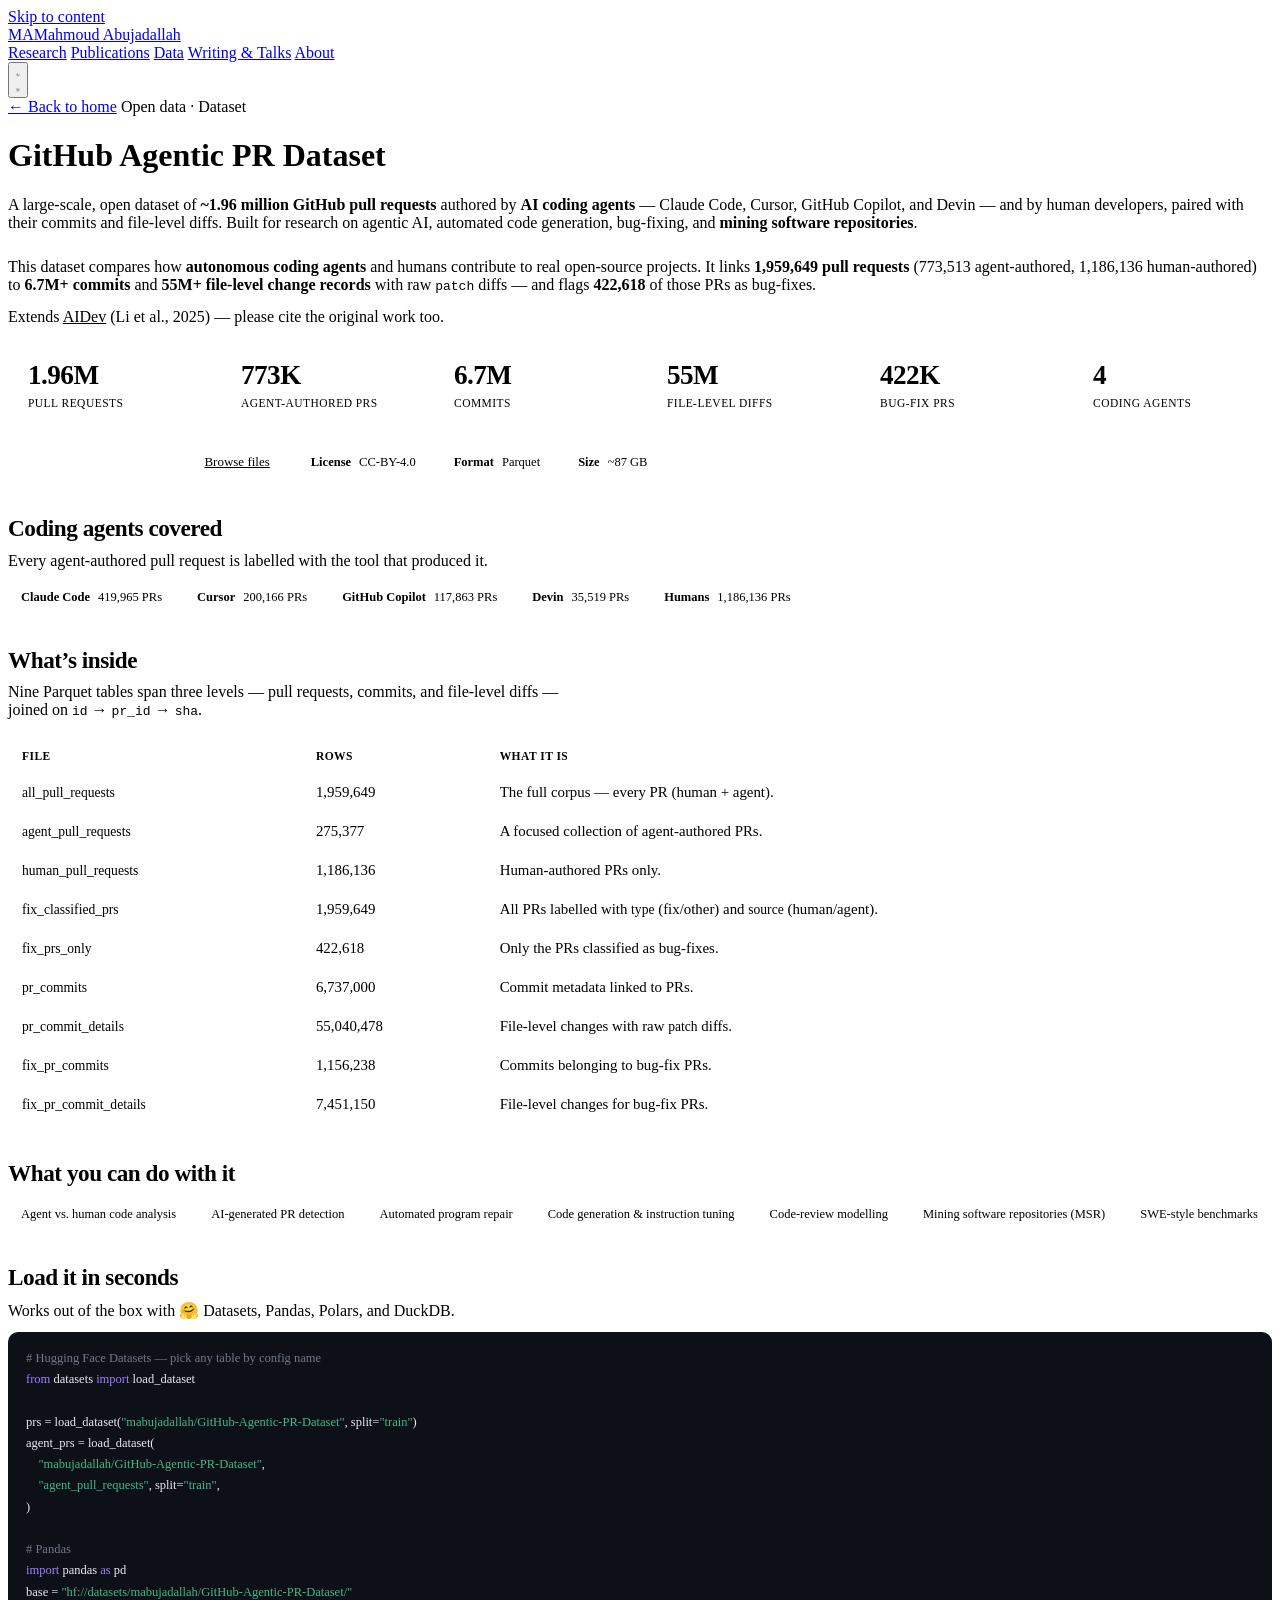
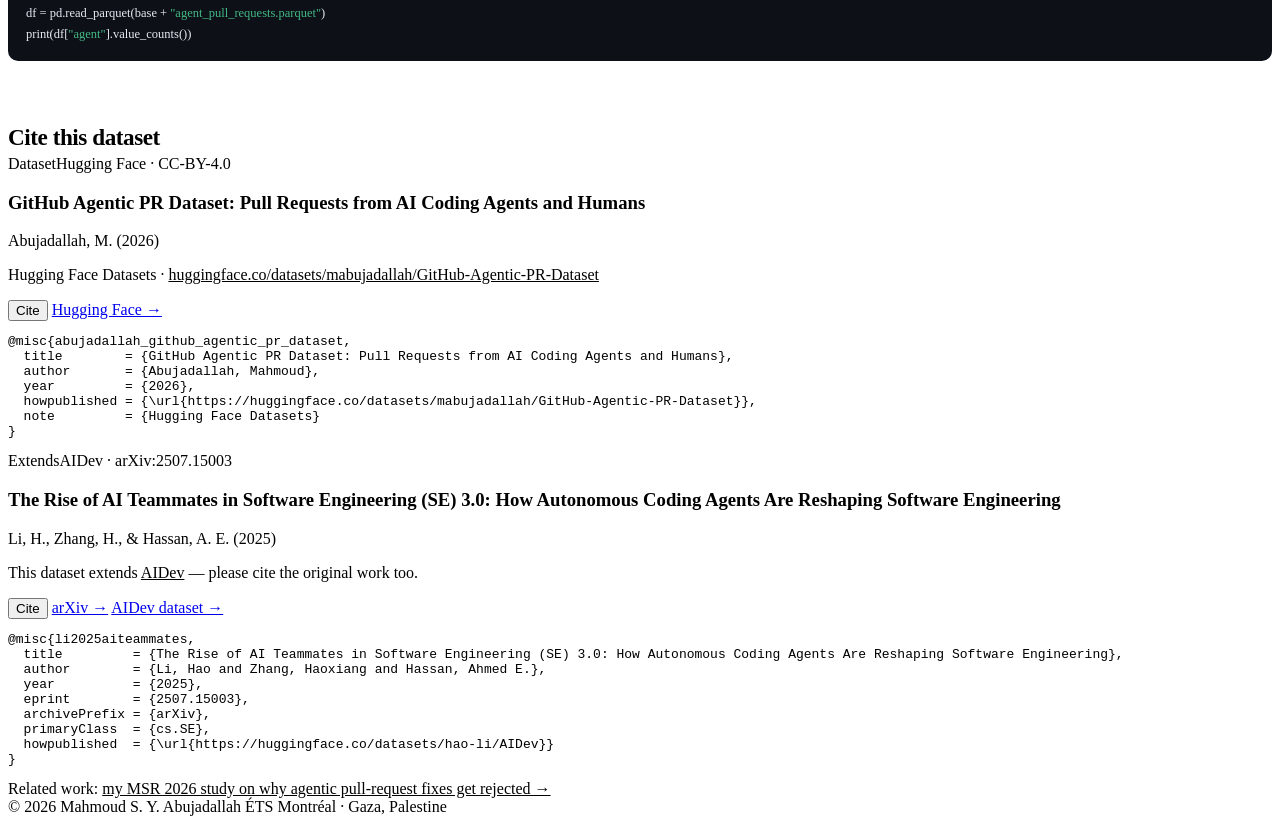
==== datasets.html @ 7d0701e0 "Add GitHub Agentic PR Dataset page (SEO + schema.org Dataset) - New datasets.html: dedicated, SEO-op" ====
<!doctype html>
<html lang="en">
<head>
<meta charset="utf-8">
<meta name="viewport" content="width=device-width, initial-scale=1">
<title>GitHub Agentic PR Dataset — Mahmoud S. Y. Abujadallah</title>
<meta name="description" content="The GitHub Agentic PR Dataset: ~2 million GitHub pull requests authored by AI coding agents (Claude Code, Cursor, GitHub Copilot, Devin) and human developers, with 6.7M commits and 55M file-level diffs. Open data (CC-BY-4.0) for agentic AI, code generation, and software engineering research.">
<meta name="keywords" content="GitHub Agentic PR Dataset, AI coding agents, agentic pull requests, Claude Code, Cursor, GitHub Copilot, Devin, code generation dataset, bug fix dataset, mining software repositories, MSR, software engineering, LLM, open data">
<meta name="author" content="Mahmoud S. Y. Abujadallah">
<meta name="theme-color" content="#6D3BEB">
<link rel="canonical" href="https://mabujadallah.github.io/mahmoud_abujadallah/datasets.html">
<link rel="icon" type="image/svg+xml" href="favicon.svg">
<meta property="og:type" content="website">
<meta property="og:title" content="GitHub Agentic PR Dataset — Mahmoud S. Y. Abujadallah">
<meta property="og:description" content="~2M GitHub pull requests from AI coding agents (Claude Code, Cursor, Copilot, Devin) and humans, with 6.7M commits and 55M file-level diffs. Open data for agentic AI and software engineering research.">
<meta property="og:url" content="https://mabujadallah.github.io/mahmoud_abujadallah/datasets.html">
<meta property="og:image" content="https://mabujadallah.github.io/mahmoud_abujadallah/images/og-card.png">
<meta property="og:image:width" content="1200">
<meta property="og:image:height" content="630">
<meta name="twitter:card" content="summary_large_image">
<meta name="twitter:title" content="GitHub Agentic PR Dataset">
<meta name="twitter:description" content="~2M GitHub pull requests from AI coding agents and humans, with commits and 55M file-level diffs. Open data (CC-BY-4.0).">
<meta name="twitter:image" content="https://mabujadallah.github.io/mahmoud_abujadallah/images/og-card.png">

<!-- JSON-LD: schema.org Dataset (Google Dataset Search) -->
<script type="application/ld+json">
{
  "@context": "https://schema.org",
  "@type": "Dataset",
  "name": "GitHub Agentic PR Dataset",
  "alternateName": "GitHub-Agentic-PR-Dataset",
  "description": "A large-scale dataset of ~1.96 million GitHub pull requests authored by AI coding agents (Claude Code, Cursor, GitHub Copilot, Devin) and human developers, enriched with 6.7M+ commits and 55M+ file-level change records including raw patch diffs. 773,513 PRs are agent-authored and 1,186,136 are human-authored; 422,618 PRs are classified as bug-fixes. Released for research on agentic AI, code generation, bug-fix detection, code review, and mining software repositories (MSR).",
  "url": "https://huggingface.co/datasets/mabujadallah/GitHub-Agentic-PR-Dataset",
  "sameAs": "https://huggingface.co/datasets/mabujadallah/GitHub-Agentic-PR-Dataset",
  "identifier": "https://huggingface.co/datasets/mabujadallah/GitHub-Agentic-PR-Dataset",
  "isBasedOn": "https://huggingface.co/datasets/hao-li/AIDev",
  "citation": "Li, H., Zhang, H., & Hassan, A. E. (2025). The Rise of AI Teammates in Software Engineering (SE) 3.0: How Autonomous Coding Agents Are Reshaping Software Engineering. arXiv:2507.15003.",
  "license": "https://creativecommons.org/licenses/by/4.0/",
  "isAccessibleForFree": true,
  "creator": {
    "@type": "Person",
    "name": "Mahmoud S. Y. Abujadallah",
    "url": "https://mabujadallah.github.io/mahmoud_abujadallah/",
    "sameAs": [
      "https://huggingface.co/mabujadallah",
      "https://github.com/mabujadallah",
      "https://orcid.org/0009-0009-6800-0481",
      "https://scholar.google.com/citations?user=rj5uozAAAAAJ"
    ]
  },
  "keywords": [
    "AI coding agents",
    "agentic pull requests",
    "Claude Code",
    "Cursor",
    "GitHub Copilot",
    "Devin",
    "code generation",
    "bug fix dataset",
    "mining software repositories",
    "software engineering",
    "code review",
    "commit diffs"
  ],
  "measurementTechnique": "Mining of public GitHub pull requests, commits, and file-level diffs via the GitHub API, with heuristic attribution of agent vs. human authorship and bug-fix classification.",
  "variableMeasured": [
    "pull request title and body",
    "author (agent or human)",
    "agent name (Claude Code, Cursor, GitHub Copilot, Devin)",
    "pull request state (open / closed)",
    "commit messages",
    "file-level additions, deletions and changes",
    "raw unified diff patches",
    "bug-fix classification"
  ],
  "distribution": [
    {
      "@type": "DataDownload",
      "name": "all_pull_requests.parquet",
      "encodingFormat": "application/vnd.apache.parquet",
      "contentUrl": "https://huggingface.co/datasets/mabujadallah/GitHub-Agentic-PR-Dataset/resolve/main/all_pull_requests.parquet"
    },
    {
      "@type": "DataDownload",
      "name": "agent_pull_requests.parquet",
      "encodingFormat": "application/vnd.apache.parquet",
      "contentUrl": "https://huggingface.co/datasets/mabujadallah/GitHub-Agentic-PR-Dataset/resolve/main/agent_pull_requests.parquet"
    },
    {
      "@type": "DataDownload",
      "name": "pr_commit_details.parquet",
      "encodingFormat": "application/vnd.apache.parquet",
      "contentUrl": "https://huggingface.co/datasets/mabujadallah/GitHub-Agentic-PR-Dataset/resolve/main/pr_commit_details.parquet"
    }
  ]
}
</script>

<link rel="preconnect" href="https://fonts.googleapis.com">
<link rel="preconnect" href="https://fonts.gstatic.com" crossorigin>
<link href="https://fonts.googleapis.com/css2?family=Space+Grotesk:wght@400;500;600;700&family=Inter:wght@400;450;500;600&family=JetBrains+Mono:wght@400;500;600&family=Cairo:wght@600;700&family=Tajawal:wght@400;500;700&display=swap" rel="stylesheet">
<link rel="stylesheet" href="css/site.css">
<style>
  /* dataset-page extras, built on the shared tokens */
  .ds-stats{display:grid;grid-template-columns:repeat(auto-fit,minmax(150px,1fr));gap:14px;margin:6px 0 4px}
  .ds-stat{background:var(--paper-raised);border:1px solid var(--line);border-radius:var(--r);padding:18px 20px}
  .ds-stat .num{font-family:var(--display);font-weight:600;font-size:1.7rem;letter-spacing:-.02em;line-height:1}
  .ds-stat .lbl{font-family:var(--mono);font-size:11.5px;letter-spacing:.04em;text-transform:uppercase;color:var(--ink-faint);margin-top:8px;display:block}
  .ds-chips{display:flex;flex-wrap:wrap;gap:9px;margin:4px 0}
  .ds-chip{font-family:var(--mono);font-size:12.5px;border:1px solid var(--line-strong);border-radius:999px;padding:6px 13px;color:var(--ink-soft);display:inline-flex;gap:8px;align-items:center}
  .ds-chip b{color:var(--ink);font-weight:600}
  .ds-table{width:100%;border-collapse:collapse;font-size:.93rem;margin-top:6px;overflow:hidden;border:1px solid var(--line);border-radius:var(--r)}
  .ds-table th,.ds-table td{text-align:left;padding:11px 14px;border-bottom:1px solid var(--line);vertical-align:top}
  .ds-table thead th{font-family:var(--mono);font-size:11.5px;letter-spacing:.04em;text-transform:uppercase;color:var(--ink-faint);background:var(--paper)}
  .ds-table td code{font-family:var(--mono);font-size:.85rem;color:var(--accent-deep)}
  .ds-table tbody tr:last-child td{border-bottom:0}
  .ds-table .n{font-family:var(--mono);white-space:nowrap;color:var(--ink-soft)}
  .table-scroll{overflow-x:auto;border-radius:var(--r)}
  .code{margin-top:12px;background:#0d1017;color:#e7ebf2;border:1px solid var(--line);border-radius:10px;padding:16px 18px;font-family:var(--mono);font-size:12.5px;line-height:1.7;overflow-x:auto;white-space:pre}
  html[data-theme="dark"] .code{background:#070a0f}
  .code .c{color:#6f7989}
  .code .k{color:#9d80ff}
  .code .s{color:#43b985}
  .ds-actions{display:flex;flex-wrap:wrap;gap:12px;margin-top:6px}
  .ds-btn{font-family:var(--mono);font-size:13px;border:1px solid var(--line-strong);border-radius:9px;padding:9px 16px;color:var(--ink);transition:.2s;display:inline-flex;align-items:center;gap:8px}
  .ds-btn:hover{border-color:var(--accent);color:var(--accent)}
  .ds-btn.primary{background:var(--accent);border-color:var(--accent);color:#fff}
  .ds-btn.primary:hover{background:var(--accent-deep);border-color:var(--accent-deep);color:#fff}
  .ds-h2{font-family:var(--display);font-weight:600;font-size:1.45rem;letter-spacing:-.02em;margin:36px 0 4px}
  .ds-lead{color:var(--ink-soft);max-width:70ch;margin:.6rem 0 0}
</style>
<script>
  document.documentElement.classList.add('js');
  (function(){try{
    var t=localStorage.getItem('theme')||(matchMedia('(prefers-color-scheme:dark)').matches?'dark':'light');
    if(t==='dark')document.documentElement.setAttribute('data-theme','dark');
  }catch(e){}})();
</script>
</head>
<body>
<div class="scroll-progress" aria-hidden="true"></div>
<a class="skip" href="#main">Skip to content</a>

<header class="nav">
  <div class="wrap nav-inner">
    <a class="brand" href="index.html"><span class="mono-badge">MA</span><span>Mahmoud&nbsp;Abujadallah</span></a>
    <nav class="nav-links" aria-label="Primary">
      <a href="index.html#research">Research</a>
      <a href="publications.html">Publications</a>
      <a href="datasets.html" aria-current="page">Data</a>
      <a href="media.html">Writing &amp; Talks</a>
      <a href="index.html#about">About</a>
    </nav>
    <div class="nav-tools">
      <button class="icon-btn" id="themeToggle" type="button" aria-label="Toggle dark mode" title="Toggle theme">
        <svg class="ic-moon" viewBox="0 0 24 24" fill="none" stroke="currentColor" stroke-width="1.7" aria-hidden="true"><path d="M21 12.8A8.5 8.5 0 1 1 11.2 3a6.6 6.6 0 0 0 9.8 9.8z" stroke-linecap="round" stroke-linejoin="round"/></svg>
        <svg class="ic-sun" viewBox="0 0 24 24" fill="none" stroke="currentColor" stroke-width="1.7" aria-hidden="true"><circle cx="12" cy="12" r="4"/><path d="M12 2v2M12 20v2M4.9 4.9l1.4 1.4M17.7 17.7l1.4 1.4M2 12h2M20 12h2M4.9 19.1l1.4-1.4M17.7 6.3l1.4-1.4" stroke-linecap="round"/></svg>
      </button>
    </div>
  </div>
</header>

<main id="main">
  <div class="wrap">
    <div class="page-head">
      <a class="back" href="index.html">← Back to home</a>
      <span class="eyebrow" style="margin-top:14px">Open data · Dataset</span>
      <h1>GitHub Agentic PR Dataset</h1>
      <p>A large-scale, open dataset of <b>~1.96 million GitHub pull requests</b> authored by <b>AI coding agents</b> — Claude Code, Cursor, GitHub Copilot, and Devin — and by human developers, paired with their commits and file-level diffs. Built for research on agentic AI, automated code generation, bug-fixing, and <b>mining software repositories</b>.</p>
    </div>

    <section aria-label="Dataset summary" style="padding-top:10px">
      <div class="abs show" style="display:block">
        This dataset compares how <b>autonomous coding agents</b> and humans contribute to real open-source projects. It links <b>1,959,649 pull requests</b> (773,513 agent-authored, 1,186,136 human-authored) to <b>6.7M+ commits</b> and <b>55M+ file-level change records</b> with raw <code>patch</code> diffs — and flags <b>422,618</b> of those PRs as bug-fixes.
      </div>
      <p class="ds-lead reveal" style="margin-top:14px">Extends <a href="https://huggingface.co/datasets/hao-li/AIDev" target="_blank" rel="noopener" style="color:var(--accent-deep);border-bottom:1px solid var(--accent-soft)">AIDev</a> (Li et&nbsp;al., 2025) — please cite the original work too.</p>

      <div class="ds-stats reveal" style="margin-top:18px">
        <div class="ds-stat"><span class="num">1.96M</span><span class="lbl">Pull requests</span></div>
        <div class="ds-stat"><span class="num">773K</span><span class="lbl">Agent-authored PRs</span></div>
        <div class="ds-stat"><span class="num">6.7M</span><span class="lbl">Commits</span></div>
        <div class="ds-stat"><span class="num">55M</span><span class="lbl">File-level diffs</span></div>
        <div class="ds-stat"><span class="num">422K</span><span class="lbl">Bug-fix PRs</span></div>
        <div class="ds-stat"><span class="num">4</span><span class="lbl">Coding agents</span></div>
      </div>

      <div class="ds-actions reveal" style="margin-top:18px">
        <a class="ds-btn primary" href="https://huggingface.co/datasets/mabujadallah/GitHub-Agentic-PR-Dataset" target="_blank" rel="noopener">View on Hugging Face →</a>
        <a class="ds-btn" href="https://huggingface.co/datasets/mabujadallah/GitHub-Agentic-PR-Dataset/tree/main" target="_blank" rel="noopener">Browse files</a>
        <span class="ds-chip"><b>License</b> CC-BY-4.0</span>
        <span class="ds-chip"><b>Format</b> Parquet</span>
        <span class="ds-chip"><b>Size</b> ~87 GB</span>
      </div>
    </section>

    <section aria-label="Agents covered">
      <h2 class="ds-h2 reveal">Coding agents covered</h2>
      <p class="ds-lead reveal">Every agent-authored pull request is labelled with the tool that produced it.</p>
      <div class="ds-chips reveal" style="margin-top:14px">
        <span class="ds-chip"><b>Claude Code</b> 419,965 PRs</span>
        <span class="ds-chip"><b>Cursor</b> 200,166 PRs</span>
        <span class="ds-chip"><b>GitHub Copilot</b> 117,863 PRs</span>
        <span class="ds-chip"><b>Devin</b> 35,519 PRs</span>
        <span class="ds-chip"><b>Humans</b> 1,186,136 PRs</span>
      </div>
    </section>

    <section aria-label="What's inside">
      <h2 class="ds-h2 reveal">What&rsquo;s inside</h2>
      <p class="ds-lead reveal">Nine Parquet tables span three levels — pull requests, commits, and file-level diffs — joined on <code>id</code> → <code>pr_id</code> → <code>sha</code>.</p>
      <div class="table-scroll reveal" style="margin-top:14px">
        <table class="ds-table">
          <thead>
            <tr><th>File</th><th>Rows</th><th>What it is</th></tr>
          </thead>
          <tbody>
            <tr><td><code>all_pull_requests</code></td><td class="n">1,959,649</td><td>The full corpus — every PR (human + agent).</td></tr>
            <tr><td><code>agent_pull_requests</code></td><td class="n">275,377</td><td>A focused collection of agent-authored PRs.</td></tr>
            <tr><td><code>human_pull_requests</code></td><td class="n">1,186,136</td><td>Human-authored PRs only.</td></tr>
            <tr><td><code>fix_classified_prs</code></td><td class="n">1,959,649</td><td>All PRs labelled with <code>type</code> (fix/other) and <code>source</code> (human/agent).</td></tr>
            <tr><td><code>fix_prs_only</code></td><td class="n">422,618</td><td>Only the PRs classified as bug-fixes.</td></tr>
            <tr><td><code>pr_commits</code></td><td class="n">6,737,000</td><td>Commit metadata linked to PRs.</td></tr>
            <tr><td><code>pr_commit_details</code></td><td class="n">55,040,478</td><td>File-level changes with raw <code>patch</code> diffs.</td></tr>
            <tr><td><code>fix_pr_commits</code></td><td class="n">1,156,238</td><td>Commits belonging to bug-fix PRs.</td></tr>
            <tr><td><code>fix_pr_commit_details</code></td><td class="n">7,451,150</td><td>File-level changes for bug-fix PRs.</td></tr>
          </tbody>
        </table>
      </div>
    </section>

    <section aria-label="Use cases">
      <h2 class="ds-h2 reveal">What you can do with it</h2>
      <div class="ds-chips reveal" style="margin-top:14px">
        <span class="ds-chip">Agent vs. human code analysis</span>
        <span class="ds-chip">AI-generated PR detection</span>
        <span class="ds-chip">Automated program repair</span>
        <span class="ds-chip">Code generation &amp; instruction tuning</span>
        <span class="ds-chip">Code-review modelling</span>
        <span class="ds-chip">Mining software repositories (MSR)</span>
        <span class="ds-chip">SWE-style benchmarks</span>
      </div>
    </section>

    <section aria-label="How to load">
      <h2 class="ds-h2 reveal">Load it in seconds</h2>
      <p class="ds-lead reveal">Works out of the box with 🤗 Datasets, Pandas, Polars, and DuckDB.</p>
      <pre class="code reveal"><span class="c"># Hugging Face Datasets — pick any table by config name</span>
<span class="k">from</span> datasets <span class="k">import</span> load_dataset

prs = load_dataset(<span class="s">"mabujadallah/GitHub-Agentic-PR-Dataset"</span>, split=<span class="s">"train"</span>)
agent_prs = load_dataset(
    <span class="s">"mabujadallah/GitHub-Agentic-PR-Dataset"</span>,
    <span class="s">"agent_pull_requests"</span>, split=<span class="s">"train"</span>,
)

<span class="c"># Pandas</span>
<span class="k">import</span> pandas <span class="k">as</span> pd
base = <span class="s">"hf://datasets/mabujadallah/GitHub-Agentic-PR-Dataset/"</span>
df = pd.read_parquet(base + <span class="s">"agent_pull_requests.parquet"</span>)
print(df[<span class="s">"agent"</span>].value_counts())</pre>
    </section>

    <section class="pub-list" aria-label="Citation" style="padding-top:14px">
      <h2 class="ds-h2 reveal">Cite this dataset</h2>
      <article class="pub reveal">
        <div class="tags"><span class="tag merged">Dataset</span><span class="tag venue">Hugging Face · CC-BY-4.0</span></div>
        <h3>GitHub Agentic PR Dataset: Pull Requests from AI Coding Agents and Humans</h3>
        <p class="authors"><span class="me">Abujadallah, M.</span> (2026)</p>
        <p class="venue">Hugging Face Datasets · <a href="https://huggingface.co/datasets/mabujadallah/GitHub-Agentic-PR-Dataset" target="_blank" rel="noopener" style="color:var(--accent-deep)">huggingface.co/datasets/mabujadallah/GitHub-Agentic-PR-Dataset</a></p>
        <div class="links">
          <button type="button" class="cite">Cite</button>
          <a href="https://huggingface.co/datasets/mabujadallah/GitHub-Agentic-PR-Dataset" target="_blank" rel="noopener">Hugging Face →</a>
        </div>
        <pre class="bib">@misc{abujadallah_github_agentic_pr_dataset,
  title        = {GitHub Agentic PR Dataset: Pull Requests from AI Coding Agents and Humans},
  author       = {Abujadallah, Mahmoud},
  year         = {2026},
  howpublished = {\url{https://huggingface.co/datasets/mabujadallah/GitHub-Agentic-PR-Dataset}},
  note         = {Hugging Face Datasets}
}</pre>
      </article>

      <article class="pub reveal">
        <div class="tags"><span class="tag draft">Extends</span><span class="tag venue">AIDev · arXiv:2507.15003</span></div>
        <h3>The Rise of AI Teammates in Software Engineering (SE) 3.0: How Autonomous Coding Agents Are Reshaping Software Engineering</h3>
        <p class="authors">Li, H., Zhang, H., &amp; Hassan, A. E. (2025)</p>
        <p class="venue">This dataset extends <a href="https://huggingface.co/datasets/hao-li/AIDev" target="_blank" rel="noopener" style="color:var(--accent-deep)">AIDev</a> — please cite the original work too.</p>
        <div class="links">
          <button type="button" class="cite">Cite</button>
          <a href="https://arxiv.org/abs/2507.15003" target="_blank" rel="noopener">arXiv →</a>
          <a href="https://huggingface.co/datasets/hao-li/AIDev" target="_blank" rel="noopener">AIDev dataset →</a>
        </div>
        <pre class="bib">@misc{li2025aiteammates,
  title         = {The Rise of AI Teammates in Software Engineering (SE) 3.0: How Autonomous Coding Agents Are Reshaping Software Engineering},
  author        = {Li, Hao and Zhang, Haoxiang and Hassan, Ahmed E.},
  year          = {2025},
  eprint        = {2507.15003},
  archivePrefix = {arXiv},
  primaryClass  = {cs.SE},
  howpublished  = {\url{https://huggingface.co/datasets/hao-li/AIDev}}
}</pre>
      </article>
    </section>

    <section aria-label="Related research" style="padding-top:0">
      <p class="ds-lead reveal">Related work: <a href="publications.html" style="color:var(--accent-deep);border-bottom:1px solid var(--accent-soft)">my MSR 2026 study on why agentic pull-request fixes get rejected →</a></p>
    </section>
  </div>
</main>

<footer>
  <div class="wrap foot-inner">
    <span>© 2026 Mahmoud S. Y. Abujadallah</span>
    <span>ÉTS Montréal · Gaza, Palestine</span>
  </div>
</footer>

<script>
  // scroll progress
  (function(){
    const root = document.documentElement;
    function update(){
      const max = Math.max(1, root.scrollHeight - innerHeight);
      root.style.setProperty('--scroll-progress', Math.min(pageYOffset / max, 1).toFixed(4));
    }
    update();
    addEventListener('scroll', update, {passive:true});
    addEventListener('resize', update);
  })();

  // reveal on scroll
  (function(){
    const reduce = matchMedia('(prefers-reduced-motion:reduce)').matches;
    const els = Array.from(document.querySelectorAll('.reveal'));
    const reveal = el => el.classList.add('in');
    if(reduce){ els.forEach(reveal); return; }
    function visible(el){
      const r = el.getBoundingClientRect();
      return r.top < innerHeight * 0.96 && r.bottom > 0;
    }
    let io;
    if('IntersectionObserver' in window){
      io = new IntersectionObserver((es)=>es.forEach(e=>{if(e.isIntersecting){reveal(e.target);io.unobserve(e.target);}}),{threshold:.1,rootMargin:'0px 0px -36px 0px'});
    }
    els.forEach(el=>{ if(visible(el)) reveal(el); else if(io) io.observe(el); else reveal(el); });
    setTimeout(()=>els.forEach(el=>{ if(!el.classList.contains('in') && visible(el)) reveal(el); }), 900);
    setTimeout(()=>els.forEach(reveal), 2600);
  })();

  // Cite -> toggle BibTeX (and copy on click)
  document.querySelectorAll('.cite').forEach(btn=>{
    const bib = btn.closest('.pub').querySelector('.bib');
    btn.addEventListener('click', ()=>{
      const open = bib.classList.toggle('show');
      if(open && navigator.clipboard){ navigator.clipboard.writeText(bib.textContent).catch(()=>{}); }
    });
  });

  // theme toggle
  (function(){
    const btn=document.getElementById('themeToggle'), root=document.documentElement;
    btn && btn.addEventListener('click',()=>{
      const dark=root.getAttribute('data-theme')==='dark';
      if(dark)root.removeAttribute('data-theme');else root.setAttribute('data-theme','dark');
      try{localStorage.setItem('theme',dark?'light':'dark');}catch(e){}
    });
  })();
</script>
</body>
</html>
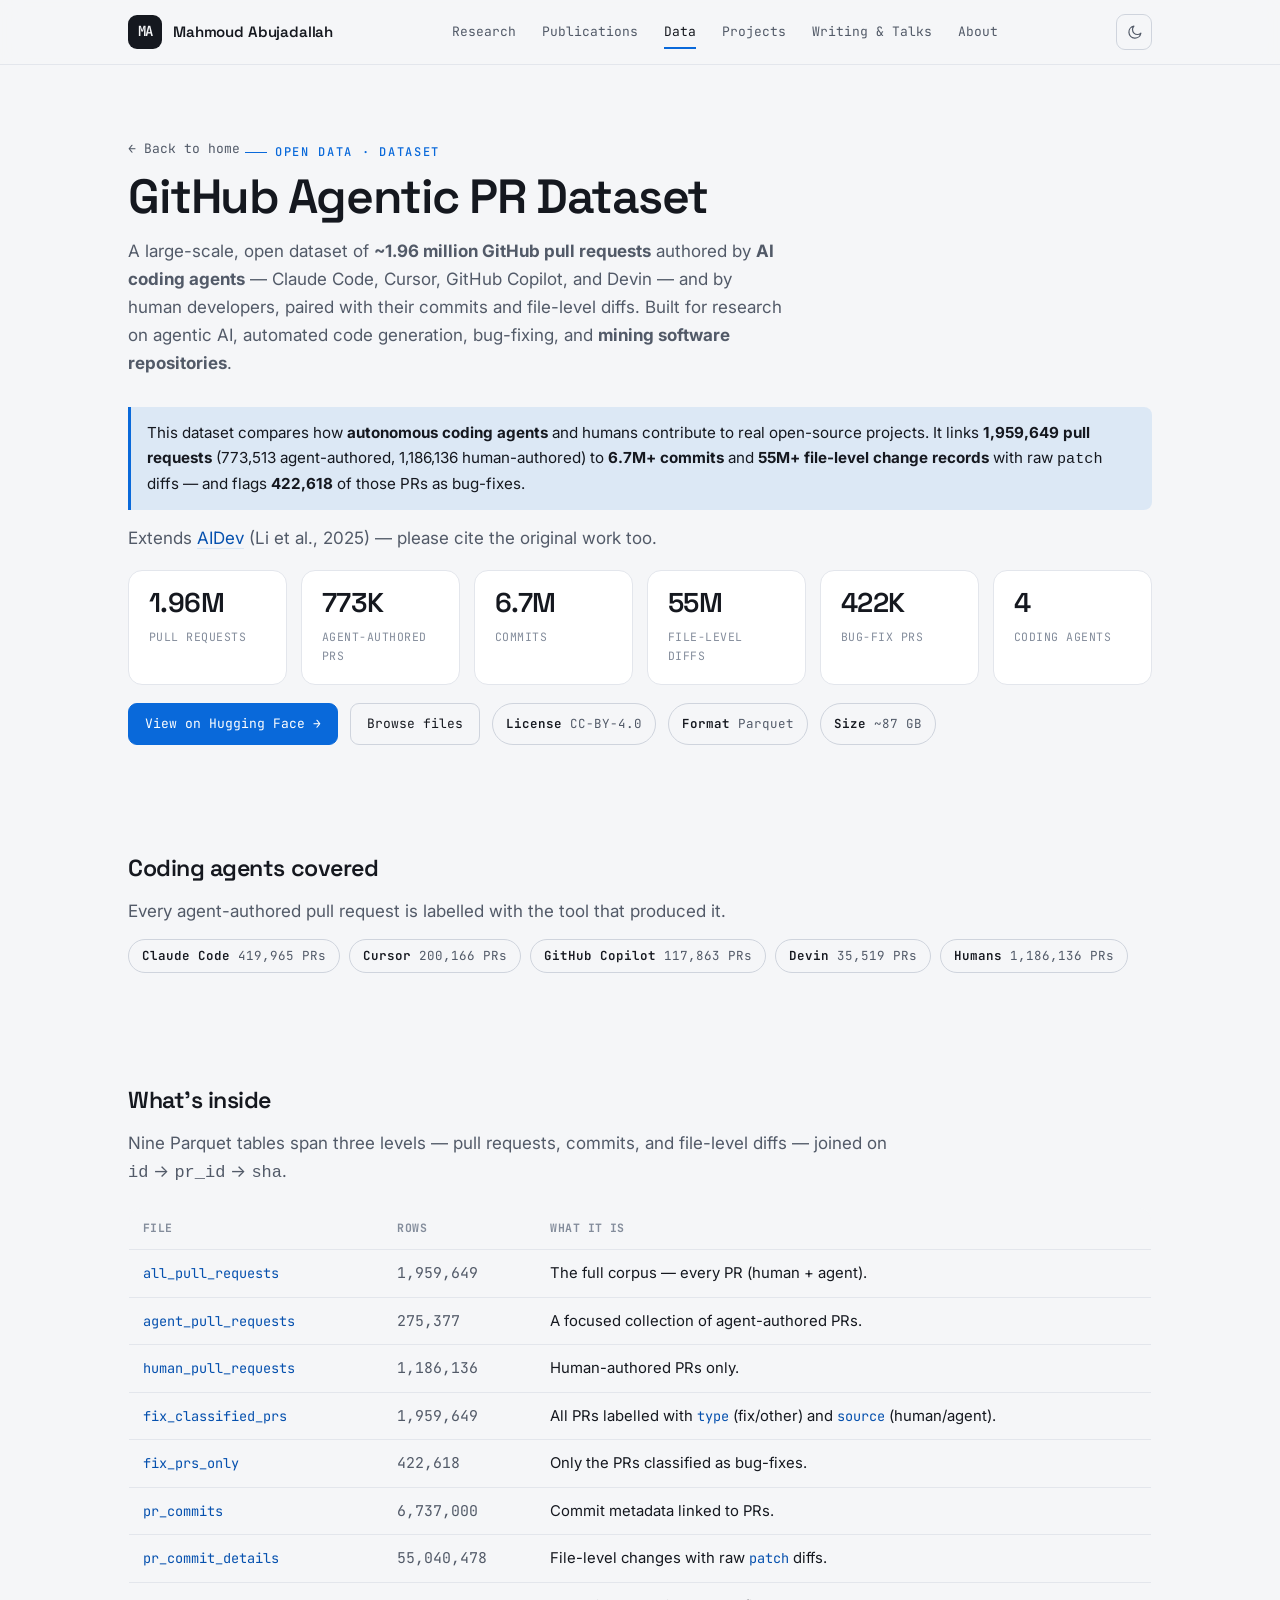
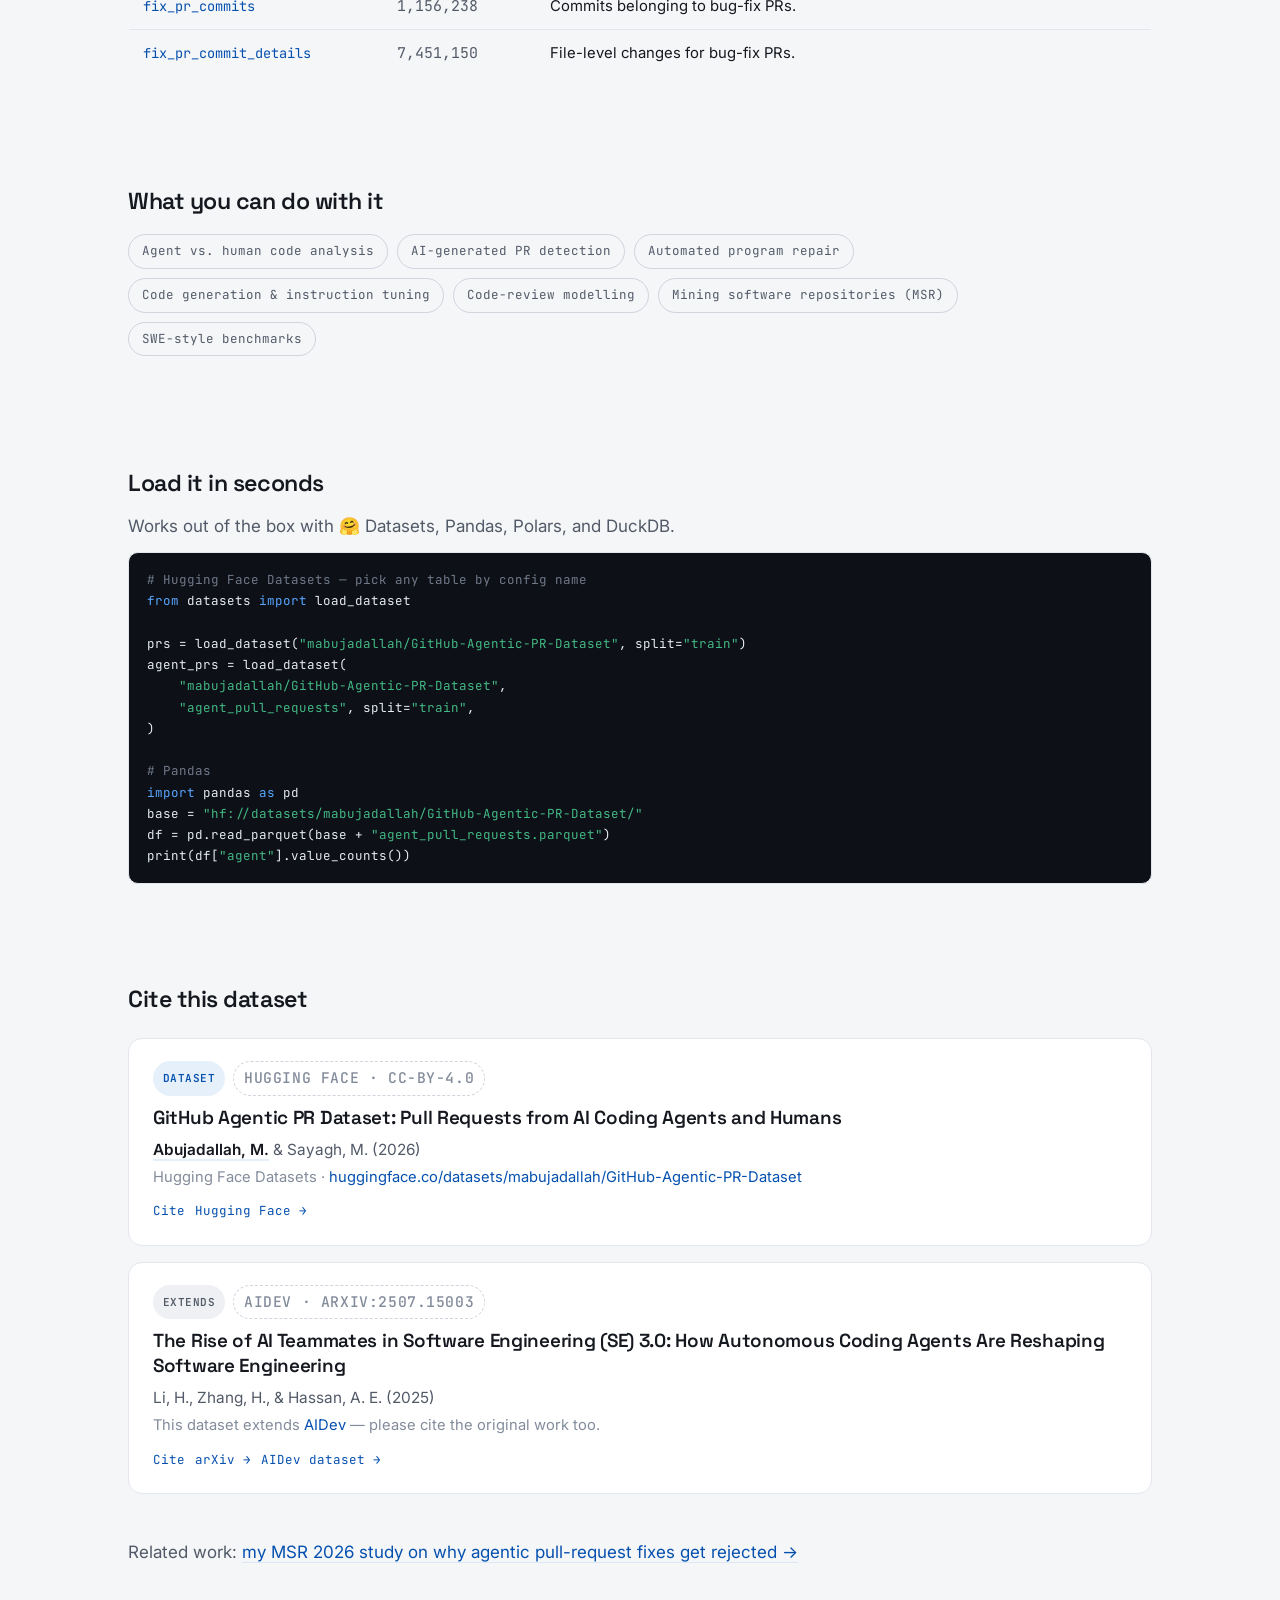
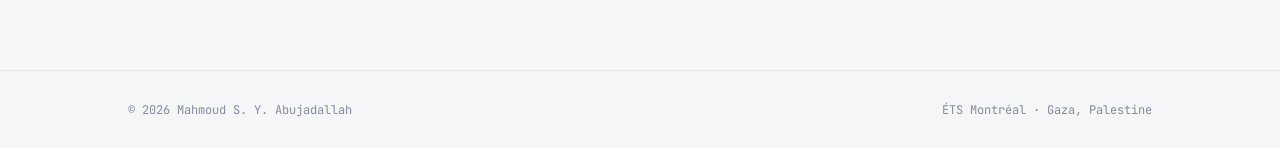
==== commit ecb45b7a: "perf: drop disabled Arabic fonts from remaining pages Trim Cairo & Tajawal from the Google Fonts req" ====
--- a/datasets.html
+++ b/datasets.html
@@ -7,20 +7,21 @@
 <meta name="description" content="The GitHub Agentic PR Dataset: ~2 million GitHub pull requests authored by AI coding agents (Claude Code, Cursor, GitHub Copilot, Devin) and human developers, with 6.7M commits and 55M file-level diffs. Open data (CC-BY-4.0) for agentic AI, code generation, and software engineering research.">
 <meta name="keywords" content="GitHub Agentic PR Dataset, AI coding agents, agentic pull requests, Claude Code, Cursor, GitHub Copilot, Devin, code generation dataset, bug fix dataset, mining software repositories, MSR, software engineering, LLM, open data">
 <meta name="author" content="Mahmoud S. Y. Abujadallah">
-<meta name="theme-color" content="#6D3BEB">
-<link rel="canonical" href="https://mabujadallah.github.io/mahmoud_abujadallah/datasets.html">
+<meta name="author" content="Mohammed Sayagh">
+<meta name="theme-color" content="#0969DA">
+<link rel="canonical" href="https://mabujadallah.github.io/datasets.html">
 <link rel="icon" type="image/svg+xml" href="favicon.svg">
 <meta property="og:type" content="website">
 <meta property="og:title" content="GitHub Agentic PR Dataset — Mahmoud S. Y. Abujadallah">
 <meta property="og:description" content="~2M GitHub pull requests from AI coding agents (Claude Code, Cursor, Copilot, Devin) and humans, with 6.7M commits and 55M file-level diffs. Open data for agentic AI and software engineering research.">
-<meta property="og:url" content="https://mabujadallah.github.io/mahmoud_abujadallah/datasets.html">
-<meta property="og:image" content="https://mabujadallah.github.io/mahmoud_abujadallah/images/og-card.png">
+<meta property="og:url" content="https://mabujadallah.github.io/datasets.html">
+<meta property="og:image" content="https://mabujadallah.github.io/images/og-card.png">
 <meta property="og:image:width" content="1200">
 <meta property="og:image:height" content="630">
 <meta name="twitter:card" content="summary_large_image">
 <meta name="twitter:title" content="GitHub Agentic PR Dataset">
 <meta name="twitter:description" content="~2M GitHub pull requests from AI coding agents and humans, with commits and 55M file-level diffs. Open data (CC-BY-4.0).">
-<meta name="twitter:image" content="https://mabujadallah.github.io/mahmoud_abujadallah/images/og-card.png">
+<meta name="twitter:image" content="https://mabujadallah.github.io/images/og-card.png">
 
 <!-- JSON-LD: schema.org Dataset (Google Dataset Search) -->
 <script type="application/ld+json">
@@ -37,17 +38,23 @@
   "citation": "Li, H., Zhang, H., & Hassan, A. E. (2025). The Rise of AI Teammates in Software Engineering (SE) 3.0: How Autonomous Coding Agents Are Reshaping Software Engineering. arXiv:2507.15003.",
   "license": "https://creativecommons.org/licenses/by/4.0/",
   "isAccessibleForFree": true,
-  "creator": {
-    "@type": "Person",
-    "name": "Mahmoud S. Y. Abujadallah",
-    "url": "https://mabujadallah.github.io/mahmoud_abujadallah/",
-    "sameAs": [
-      "https://huggingface.co/mabujadallah",
-      "https://github.com/mabujadallah",
-      "https://orcid.org/0009-0009-6800-0481",
-      "https://scholar.google.com/citations?user=rj5uozAAAAAJ"
-    ]
-  },
+  "creator": [
+    {
+      "@type": "Person",
+      "name": "Mahmoud S. Y. Abujadallah",
+      "url": "https://mabujadallah.github.io/",
+      "sameAs": [
+        "https://huggingface.co/mabujadallah",
+        "https://github.com/mabujadallah",
+        "https://orcid.org/0009-0009-6800-0481",
+        "https://scholar.google.com/citations?user=rj5uozAAAAAJ"
+      ]
+    },
+    {
+      "@type": "Person",
+      "name": "Mohammed Sayagh"
+    }
+  ],
   "keywords": [
     "AI coding agents",
     "agentic pull requests",
@@ -98,7 +105,7 @@
 
 <link rel="preconnect" href="https://fonts.googleapis.com">
 <link rel="preconnect" href="https://fonts.gstatic.com" crossorigin>
-<link href="https://fonts.googleapis.com/css2?family=Space+Grotesk:wght@400;500;600;700&family=Inter:wght@400;450;500;600&family=JetBrains+Mono:wght@400;500;600&family=Cairo:wght@600;700&family=Tajawal:wght@400;500;700&display=swap" rel="stylesheet">
+<link href="https://fonts.googleapis.com/css2?family=Space+Grotesk:wght@400;500;600;700&family=Inter:wght@400;450;500;600&family=JetBrains+Mono:wght@400;500;600&display=swap" rel="stylesheet">
 <link rel="stylesheet" href="css/site.css">
 <style>
   /* dataset-page extras, built on the shared tokens */
@@ -119,7 +126,7 @@
   .code{margin-top:12px;background:#0d1017;color:#e7ebf2;border:1px solid var(--line);border-radius:10px;padding:16px 18px;font-family:var(--mono);font-size:12.5px;line-height:1.7;overflow-x:auto;white-space:pre}
   html[data-theme="dark"] .code{background:#070a0f}
   .code .c{color:#6f7989}
-  .code .k{color:#9d80ff}
+  .code .k{color:#58A6FF}
   .code .s{color:#43b985}
   .ds-actions{display:flex;flex-wrap:wrap;gap:12px;margin-top:6px}
   .ds-btn{font-family:var(--mono);font-size:13px;border:1px solid var(--line-strong);border-radius:9px;padding:9px 16px;color:var(--ink);transition:.2s;display:inline-flex;align-items:center;gap:8px}
@@ -148,6 +155,7 @@
       <a href="index.html#research">Research</a>
       <a href="publications.html">Publications</a>
       <a href="datasets.html" aria-current="page">Data</a>
+      <a href="projects.html">Projects</a>
       <a href="media.html">Writing &amp; Talks</a>
       <a href="index.html#about">About</a>
     </nav>
@@ -265,7 +273,7 @@
       <article class="pub reveal">
         <div class="tags"><span class="tag merged">Dataset</span><span class="tag venue">Hugging Face · CC-BY-4.0</span></div>
         <h3>GitHub Agentic PR Dataset: Pull Requests from AI Coding Agents and Humans</h3>
-        <p class="authors"><span class="me">Abujadallah, M.</span> (2026)</p>
+        <p class="authors"><span class="me">Abujadallah, M.</span> &amp; Sayagh, M. (2026)</p>
         <p class="venue">Hugging Face Datasets · <a href="https://huggingface.co/datasets/mabujadallah/GitHub-Agentic-PR-Dataset" target="_blank" rel="noopener" style="color:var(--accent-deep)">huggingface.co/datasets/mabujadallah/GitHub-Agentic-PR-Dataset</a></p>
         <div class="links">
           <button type="button" class="cite">Cite</button>
@@ -273,7 +281,7 @@
         </div>
         <pre class="bib">@misc{abujadallah_github_agentic_pr_dataset,
   title        = {GitHub Agentic PR Dataset: Pull Requests from AI Coding Agents and Humans},
-  author       = {Abujadallah, Mahmoud},
+  author       = {Abujadallah, Mahmoud and Sayagh, Mohammed},
   year         = {2026},
   howpublished = {\url{https://huggingface.co/datasets/mabujadallah/GitHub-Agentic-PR-Dataset}},
   note         = {Hugging Face Datasets}
@@ -315,56 +323,6 @@
   </div>
 </footer>
 
-<script>
-  // scroll progress
-  (function(){
-    const root = document.documentElement;
-    function update(){
-      const max = Math.max(1, root.scrollHeight - innerHeight);
-      root.style.setProperty('--scroll-progress', Math.min(pageYOffset / max, 1).toFixed(4));
-    }
-    update();
-    addEventListener('scroll', update, {passive:true});
-    addEventListener('resize', update);
-  })();
-
-  // reveal on scroll
-  (function(){
-    const reduce = matchMedia('(prefers-reduced-motion:reduce)').matches;
-    const els = Array.from(document.querySelectorAll('.reveal'));
-    const reveal = el => el.classList.add('in');
-    if(reduce){ els.forEach(reveal); return; }
-    function visible(el){
-      const r = el.getBoundingClientRect();
-      return r.top < innerHeight * 0.96 && r.bottom > 0;
-    }
-    let io;
-    if('IntersectionObserver' in window){
-      io = new IntersectionObserver((es)=>es.forEach(e=>{if(e.isIntersecting){reveal(e.target);io.unobserve(e.target);}}),{threshold:.1,rootMargin:'0px 0px -36px 0px'});
-    }
-    els.forEach(el=>{ if(visible(el)) reveal(el); else if(io) io.observe(el); else reveal(el); });
-    setTimeout(()=>els.forEach(el=>{ if(!el.classList.contains('in') && visible(el)) reveal(el); }), 900);
-    setTimeout(()=>els.forEach(reveal), 2600);
-  })();
-
-  // Cite -> toggle BibTeX (and copy on click)
-  document.querySelectorAll('.cite').forEach(btn=>{
-    const bib = btn.closest('.pub').querySelector('.bib');
-    btn.addEventListener('click', ()=>{
-      const open = bib.classList.toggle('show');
-      if(open && navigator.clipboard){ navigator.clipboard.writeText(bib.textContent).catch(()=>{}); }
-    });
-  });
-
-  // theme toggle
-  (function(){
-    const btn=document.getElementById('themeToggle'), root=document.documentElement;
-    btn && btn.addEventListener('click',()=>{
-      const dark=root.getAttribute('data-theme')==='dark';
-      if(dark)root.removeAttribute('data-theme');else root.setAttribute('data-theme','dark');
-      try{localStorage.setItem('theme',dark?'light':'dark');}catch(e){}
-    });
-  })();
-</script>
+<script src="css/site.js" defer></script>
 </body>
 </html>
--- a/css/site.css
+++ b/css/site.css
@@ -0,0 +1,276 @@
+/* Shared design system for subpages (publications, media).
+   Mirrors the homepage tokens so subpages feel native. */
+:root{
+  --paper:#F5F6F8; --paper-raised:#FFFFFF;
+  --ink:#15181F; --ink-soft:#525a68; --ink-faint:#838c9b;
+  --line:#E3E6EC; --line-strong:#cfd4dd;
+  --accent:#0969DA; --accent-deep:#0550AE; --accent-soft:rgba(9,105,218,.10);
+  --accept:#157f52; --accept-soft:rgba(21,127,82,.10);
+  --reject:#c0392b; --reject-soft:rgba(192,57,43,.08);
+  --amber:#a86a12;
+  --display:'Space Grotesk',system-ui,sans-serif;
+  --body:'Inter',system-ui,sans-serif;
+  --mono:'JetBrains Mono',ui-monospace,monospace;
+  --maxw:1080px; --r:14px;
+}
+html{color-scheme:light}
+html[data-theme="dark"]{
+  color-scheme:dark;
+  --paper:#0d1017; --paper-raised:#161b24;
+  --ink:#e7ebf2; --ink-soft:#a6b0c0; --ink-faint:#6f7989;
+  --line:#222a37; --line-strong:#333d4d;
+  --accent:#58A6FF; --accent-deep:#79C0FF; --accent-soft:rgba(88,166,255,.16);
+  --accept:#43b985; --accept-soft:rgba(67,185,133,.16);
+  --reject:#e5675a; --reject-soft:rgba(229,103,90,.14);
+  --amber:#d6a14e;
+}
+[dir="rtl"]{--display:'Cairo','Space Grotesk',sans-serif;--body:'Tajawal','Inter',sans-serif}
+
+*{box-sizing:border-box}
+html{scroll-behavior:smooth}
+body{
+  margin:0;background:var(--paper);color:var(--ink);font-family:var(--body);
+  font-size:17px;line-height:1.65;-webkit-font-smoothing:antialiased;
+  transition:background .3s ease,color .3s ease;overflow-x:hidden;
+}
+a{color:inherit;text-decoration:none}
+::selection{background:var(--accent);color:#fff}
+.scroll-progress{
+  position:fixed;left:0;right:0;top:0;z-index:300;height:3px;
+  background:linear-gradient(90deg,var(--accent),var(--accept));
+  transform:scaleX(var(--scroll-progress,0));transform-origin:left;
+}
+.wrap{max-width:var(--maxw);margin:0 auto;padding:0 28px}
+.skip{position:absolute;left:-999px;top:0;z-index:200;background:var(--ink);color:#fff;padding:10px 16px;border-radius:0 0 8px 0;font-family:var(--mono);font-size:13px}
+.skip:focus{left:0}
+
+.eyebrow{font-family:var(--mono);font-size:12px;font-weight:500;letter-spacing:.14em;text-transform:uppercase;color:var(--accent);display:inline-flex;align-items:center;gap:8px}
+.eyebrow::before{content:"";width:22px;height:1px;background:var(--accent);display:inline-block}
+
+/* nav */
+header.nav{position:sticky;top:0;z-index:100;background:color-mix(in srgb,var(--paper) 88%,transparent);backdrop-filter:blur(10px);border-bottom:1px solid var(--line)}
+.nav-inner{display:flex;align-items:center;justify-content:space-between;height:64px}
+.brand{display:flex;align-items:center;gap:11px;font-family:var(--display);font-weight:600;font-size:15px;letter-spacing:-.01em}
+.mono-badge{width:34px;height:34px;border-radius:9px;background:var(--ink);color:var(--paper);display:grid;place-items:center;font-family:var(--mono);font-weight:600;font-size:14px;letter-spacing:-.04em}
+.nav-links{display:flex;gap:26px;align-items:center}
+.nav-links a{font-family:var(--mono);font-size:13px;color:var(--ink-soft);position:relative;padding:4px 0;transition:color .2s}
+.nav-links a:hover,.nav-links a[aria-current="page"]{color:var(--ink)}
+.nav-links a::after{content:"";position:absolute;left:0;bottom:-2px;height:1.5px;width:0;background:var(--accent);transition:width .25s}
+.nav-links a:hover::after,.nav-links a[aria-current="page"]::after{width:100%}
+.nav-tools{display:flex;align-items:center;gap:10px}
+.icon-btn{width:36px;height:36px;display:grid;place-items:center;background:transparent;border:1px solid var(--line-strong);border-radius:9px;color:var(--ink-soft);cursor:pointer;transition:border-color .2s,color .2s;font-family:var(--mono);font-size:13px;font-weight:600}
+.icon-btn:hover{border-color:var(--accent);color:var(--accent)}
+.icon-btn svg{width:17px;height:17px}
+.icon-btn .ic-sun{display:none}
+html[data-theme="dark"] .icon-btn .ic-moon{display:none}
+html[data-theme="dark"] .icon-btn .ic-sun{display:block}
+.nav-cta{font-family:var(--mono);font-size:13px;font-weight:500;border:1px solid var(--line-strong);border-radius:8px;padding:7px 14px;color:var(--ink);transition:.2s}
+.nav-cta:hover{border-color:var(--accent);color:var(--accent)}
+@media(max-width:760px){.nav-links{display:none}}
+
+/* page head */
+.page-head{padding:64px 0 8px}
+.page-head h1{font-family:var(--display);font-weight:600;font-size:clamp(2rem,5vw,3rem);letter-spacing:-.03em;line-height:1.05;margin:.6rem 0 0}
+.page-head p{color:var(--ink-soft);max-width:60ch;margin:.9rem 0 0}
+.back{font-family:var(--mono);font-size:13px;color:var(--ink-soft);display:inline-flex;align-items:center;gap:7px;transition:color .2s}
+.back:hover{color:var(--accent)}
+
+main{padding-bottom:40px}
+section{padding:34px 0}
+.sub-eyebrow{margin:8px 0 20px}
+
+/* generic state tag (matches homepage PR tags) */
+.tag{font-family:var(--mono);font-size:11px;font-weight:600;letter-spacing:.04em;padding:4px 10px;border-radius:999px;display:inline-flex;align-items:center;gap:6px;text-transform:uppercase}
+.tag.merged{background:var(--accent-soft);color:var(--accent-deep)}
+.tag.open{background:var(--accept-soft);color:var(--accept)}
+.tag.draft{background:#eef0f3;color:var(--ink-soft)}
+html[data-theme="dark"] .tag.draft{background:#222a37}
+.tag.venue{background:transparent;color:var(--ink-faint);border:1px dashed var(--line-strong);font-weight:500}
+
+/* cards grid (articles / videos) */
+.grid{display:grid;grid-template-columns:repeat(auto-fill,minmax(280px,1fr));gap:18px}
+.card{background:var(--paper-raised);border:1px solid var(--line);border-radius:var(--r);overflow:hidden;display:flex;flex-direction:column;transition:border-color .2s,transform .2s,box-shadow .2s}
+.card:hover{border-color:var(--line-strong);transform:translateY(-3px);box-shadow:0 18px 40px -28px rgba(21,24,31,.35)}
+.card .thumb{aspect-ratio:16/9;width:100%;object-fit:cover;background:var(--line);display:block}
+.card .body{padding:16px 18px;display:flex;flex-direction:column;gap:8px;flex:1}
+.card h3{font-family:var(--display);font-weight:600;font-size:1.05rem;line-height:1.3;letter-spacing:-.015em;margin:0}
+.card p{margin:0;color:var(--ink-soft);font-size:.92rem}
+.card .meta{margin-top:auto;font-family:var(--mono);font-size:12px;color:var(--ink-faint);display:flex;gap:12px;flex-wrap:wrap;align-items:center}
+.card .play{position:relative}
+.card .play::after{content:"";position:absolute;inset:0;background:rgba(13,16,23,.18);opacity:0;transition:opacity .2s}
+.card:hover .play::after{opacity:1}
+
+.empty{color:var(--ink-faint);font-family:var(--mono);font-size:13px;border:1px dashed var(--line-strong);border-radius:var(--r);padding:26px;text-align:center}
+
+footer{border-top:1px solid var(--line);padding:30px 0;color:var(--ink-faint);margin-top:30px}
+.foot-inner{display:flex;justify-content:space-between;flex-wrap:wrap;gap:10px;font-family:var(--mono);font-size:12px}
+
+.reveal{opacity:0;transform:translateY(16px);transition:opacity .55s ease,transform .55s ease}
+.reveal.in{opacity:1;transform:none}
+@media (prefers-reduced-motion:reduce){.reveal{opacity:1;transform:none;transition:none}html{scroll-behavior:auto}}
+:focus-visible{outline:2.5px solid var(--accent);outline-offset:3px;border-radius:4px}
+
+/* publications list */
+.pub-list{display:flex;flex-direction:column;gap:16px}
+.pub{background:var(--paper-raised);border:1px solid var(--line);border-radius:var(--r);padding:22px 24px;transition:border-color .2s,transform .2s,box-shadow .2s}
+.pub:hover{border-color:var(--line-strong);transform:translateY(-2px);box-shadow:0 18px 40px -28px rgba(21,24,31,.35)}
+.pub .tags{display:flex;gap:8px;flex-wrap:wrap;margin-bottom:10px}
+.pub h3{font-family:var(--display);font-weight:600;font-size:1.18rem;line-height:1.32;letter-spacing:-.015em;margin:0 0 6px}
+.pub .authors{color:var(--ink-soft);font-size:.96rem;margin:0 0 3px}
+.pub .authors .me{color:var(--ink);font-weight:600;border-bottom:2px solid var(--accent-soft)}
+.pub .venue{color:var(--ink-faint);font-size:.92rem;margin:0}
+.pub .links{margin-top:12px;display:flex;gap:10px;flex-wrap:wrap;font-family:var(--mono);font-size:12.5px}
+.pub .links a,.pub .links button{color:var(--accent-deep);background:none;border:0;padding:0;cursor:pointer;font:inherit;border-bottom:1px solid transparent;transition:border-color .2s}
+.pub .links a:hover,.pub .links button:hover{border-color:var(--accent-deep)}
+.bib{margin-top:12px;background:var(--paper);border:1px solid var(--line);border-radius:10px;padding:14px 16px;font-family:var(--mono);font-size:12px;line-height:1.6;color:var(--ink-soft);overflow-x:auto;white-space:pre;display:none}
+.bib.show{display:block}
+.abs{margin-top:12px;background:var(--accent-soft);border-left:3px solid var(--accent);border-radius:0 8px 8px 0;padding:14px 16px;font-size:.95rem;line-height:1.62;color:var(--ink);display:none}
+.abs.show{display:block}
+[dir="rtl"] .abs{border-left:0;border-right:3px solid var(--accent);border-radius:8px 0 0 8px}
+
+.signature-scroll{
+  --merge-progress:0%;
+  position:relative;
+  padding-left:38px;
+}
+.signature-scroll::before,
+.signature-scroll::after{
+  content:"";position:absolute;left:10px;top:42px;width:3px;border-radius:999px;
+}
+.signature-scroll::before{bottom:42px;background:var(--line)}
+.signature-scroll::after{
+  height:var(--merge-progress);max-height:calc(100% - 84px);
+  background:linear-gradient(180deg,var(--accent),var(--accept));
+  transition:height .08s linear;
+}
+.signature-scroll .pub{position:relative}
+.signature-scroll .pub::before{
+  content:"";position:absolute;left:-36px;top:28px;width:15px;height:15px;border-radius:50%;
+  background:var(--paper);border:2px solid var(--line-strong);
+  box-shadow:0 0 0 5px var(--paper);
+  transition:background .25s,border-color .25s,box-shadow .25s,transform .25s;
+}
+.signature-scroll .pub[data-state="merged"]{--node:var(--accent);--node-soft:var(--accent-soft)}
+.signature-scroll .pub[data-state="open"]{--node:var(--accept);--node-soft:var(--accept-soft)}
+.signature-scroll .pub[data-state="draft"]{--node:var(--ink-faint);--node-soft:rgba(131,140,155,.18)}
+.signature-scroll .pub.lit::before{
+  background:var(--node);border-color:var(--node);
+  box-shadow:0 0 0 5px var(--paper),0 0 0 10px var(--node-soft);
+  transform:scale(1.05);
+}
+[dir="rtl"] .signature-scroll{padding-left:0;padding-right:38px}
+[dir="rtl"] .signature-scroll::before,
+[dir="rtl"] .signature-scroll::after{left:auto;right:10px}
+[dir="rtl"] .signature-scroll .pub::before{left:auto;right:-36px}
+
+[dir="rtl"] .eyebrow::before{margin-left:0}
+[dir="rtl"] .pub .authors .me{border-bottom-color:var(--accent-soft)}
+[dir="rtl"] .card .meta,[dir="rtl"] .pub .venue{direction:rtl}
+
+@media(max-width:560px){
+  .wrap{padding:0 20px}
+  .signature-scroll{padding-left:30px}
+  .signature-scroll .pub::before{left:-30px}
+  [dir="rtl"] .signature-scroll{padding-left:0;padding-right:30px}
+  [dir="rtl"] .signature-scroll .pub::before{left:auto;right:-30px}
+}
+
+@media (prefers-reduced-motion:reduce){
+  .scroll-progress{transition:none}
+  .signature-scroll::after{height:100%;transition:none}
+  .signature-scroll .pub::before{transition:none}
+}
+
+/* projects / software — built on .card + the PR/diff vocabulary */
+.proj .body{gap:11px;padding:20px 20px 18px}
+.proj-top{display:flex;align-items:center;justify-content:space-between;gap:10px;flex-wrap:wrap}
+.proj h3{font-size:1.12rem}
+.proj p{font-size:.93rem;line-height:1.5}
+.diffstat{font-family:var(--mono);font-size:12px;display:inline-flex;gap:9px;align-items:center;white-space:nowrap}
+.diffstat .add{color:var(--accept);font-weight:600}
+.diffstat .del{color:var(--reject);font-weight:600}
+.diffstat .stars{color:var(--amber);font-weight:600}
+.stack{display:flex;flex-wrap:wrap;gap:7px;margin-top:2px}
+.stack span{font-family:var(--mono);font-size:11.5px;color:var(--ink-soft);border:1px solid var(--line-strong);border-radius:999px;padding:4px 10px;line-height:1.2}
+.proj .links{margin-top:auto;padding-top:6px;display:flex;gap:14px;flex-wrap:wrap;font-family:var(--mono);font-size:12.5px}
+.proj .links a{color:var(--accent-deep);border-bottom:1px solid transparent;transition:border-color .2s;display:inline-flex;align-items:center;gap:5px}
+.proj .links a:hover{border-color:var(--accent-deep)}
+[dir="rtl"] .proj-top,[dir="rtl"] .stack,[dir="rtl"] .proj .links{direction:rtl}
+
+/* article (full Medium post mirrored locally) */
+.article-layout{display:grid;grid-template-columns:minmax(0,1fr) 250px;gap:48px;align-items:start}
+.article-layout.solo{display:block}
+.article-main{min-width:0}
+.article-layout:not(.solo) .article-head,
+.article-layout:not(.solo) .prose,
+.article-layout:not(.solo) .article-foot{margin-left:0;margin-right:0}
+
+.article-rail{padding-top:60px}
+.rail-sticky{position:sticky;top:84px}
+.rail-label{font-family:var(--mono);font-size:12px;font-weight:500;letter-spacing:.14em;text-transform:uppercase;color:var(--accent);display:block;margin-bottom:12px}
+.rail-list{list-style:none;margin:0;padding:0}
+.rail-list a{display:block;padding:11px 0;border-top:1px solid var(--line);transition:color .2s}
+.rail-list li:first-child a{border-top:0;padding-top:0}
+.rail-title{display:block;font-family:var(--display);font-weight:500;font-size:.92rem;line-height:1.34;letter-spacing:-.01em;color:var(--ink);transition:color .2s}
+.rail-list a:hover .rail-title{color:var(--accent)}
+.rail-date{display:block;font-family:var(--mono);font-size:11px;color:var(--ink-faint);margin-top:5px}
+.rail-all{display:inline-block;margin-top:16px;font-family:var(--mono);font-size:12.5px;color:var(--accent-deep);border-bottom:1px solid transparent;transition:border-color .2s}
+.rail-all:hover{border-color:var(--accent-deep)}
+@media(max-width:900px){
+  .article-layout{grid-template-columns:1fr;gap:0}
+  .article-rail{padding-top:30px;margin-top:34px;border-top:1px solid var(--line)}
+  .rail-sticky{position:static}
+  .rail-list{display:grid;grid-template-columns:repeat(auto-fill,minmax(220px,1fr));gap:0 28px}
+  .rail-list a{border-top:1px solid var(--line)}
+  .rail-list li:first-child a{border-top:1px solid var(--line);padding-top:11px}
+}
+
+.article-head{max-width:72ch;margin:0 auto;padding:56px 0 6px}
+.article-head h1{font-family:var(--display);font-weight:700;font-size:clamp(1.9rem,4.6vw,2.8rem);letter-spacing:-.03em;line-height:1.08;margin:.7rem 0 0}
+.article-meta{margin-top:14px;font-family:var(--mono);font-size:12.5px;color:var(--ink-faint);display:flex;gap:8px 16px;flex-wrap:wrap;align-items:center}
+.article-meta a{color:var(--accent-deep);border-bottom:1px solid transparent;transition:border-color .2s}
+.article-meta a:hover{border-color:var(--accent-deep)}
+
+.prose{max-width:72ch;margin:26px auto 0;font-size:1.07rem;line-height:1.78;color:var(--ink)}
+.prose>*:first-child{margin-top:0}
+.prose p{margin:0 0 1.25em}
+.prose h2,.prose h3,.prose h4{font-family:var(--display);font-weight:600;letter-spacing:-.02em;line-height:1.25;color:var(--ink);margin:1.9em 0 .55em}
+.prose h2{font-size:1.7rem}
+.prose h3{font-size:1.42rem}
+.prose h4{font-size:1.16rem}
+.prose a{color:var(--accent-deep);border-bottom:1px solid var(--accent-soft);transition:border-color .2s}
+.prose a:hover{border-color:var(--accent-deep)}
+.prose strong{font-weight:600;color:var(--ink)}
+.prose em{font-style:italic}
+.prose img{max-width:100%;height:auto;border-radius:12px;display:block;margin:0 auto}
+.prose figure{margin:1.9em 0}
+.prose figcaption{margin-top:.7em;text-align:center;font-family:var(--mono);font-size:.82rem;color:var(--ink-faint)}
+.prose ul,.prose ol{margin:0 0 1.25em;padding-left:1.45em}
+.prose li{margin:.4em 0}
+.prose li::marker{color:var(--accent)}
+.prose blockquote{margin:1.7em 0;padding:.7em 1.25em;border-left:3px solid var(--accent);background:var(--accent-soft);border-radius:0 8px 8px 0;color:var(--ink)}
+[dir="rtl"] .prose blockquote{border-left:0;border-right:3px solid var(--accent);border-radius:8px 0 0 8px}
+.prose blockquote p:last-child{margin-bottom:0}
+.prose pre{margin:1.7em 0;background:#0d1017;color:#e7ebf2;border:1px solid var(--line-strong);border-radius:12px;padding:16px 18px;overflow-x:auto;font-family:var(--mono);font-size:.84rem;line-height:1.65}
+html[data-theme="dark"] .prose pre{background:#05070b}
+.prose code{font-family:var(--mono);font-size:.86em;background:var(--accent-soft);padding:.12em .42em;border-radius:6px}
+.prose pre code{background:none;padding:0;font-size:1em;color:inherit}
+.prose hr{border:0;border-top:1px solid var(--line);margin:2.4em 0}
+
+.article-foot{max-width:72ch;margin:40px auto 0;padding-top:22px;border-top:1px solid var(--line);display:flex;justify-content:space-between;gap:14px;flex-wrap:wrap;align-items:center}
+.read-on-medium{font-family:var(--mono);font-size:13px;font-weight:500;border:1px solid var(--line-strong);border-radius:9px;padding:9px 16px;color:var(--ink);transition:border-color .2s,color .2s}
+.read-on-medium:hover{border-color:var(--accent);color:var(--accent)}
+
+@media print{
+  html,body{background:#fff!important;color:#111!important}
+  header.nav,.scroll-progress,.nav-tools,.back,.links button{display:none!important}
+  .wrap{max-width:none;padding:0}
+  .page-head,section{padding:14px 0}
+  .grid,.pub-list{display:block}
+  .card,.pub{box-shadow:none!important;border-color:#ccc!important;break-inside:avoid;margin:0 0 12px}
+  .signature-scroll{padding-left:0}
+  .signature-scroll::before,.signature-scroll::after,.signature-scroll .pub::before{display:none!important}
+  .reveal{opacity:1!important;transform:none!important}
+  .bib.show,.abs.show{display:block}
+  a[href^="http"]::after{content:" (" attr(href) ")";font-size:10px;color:#555}
+}
